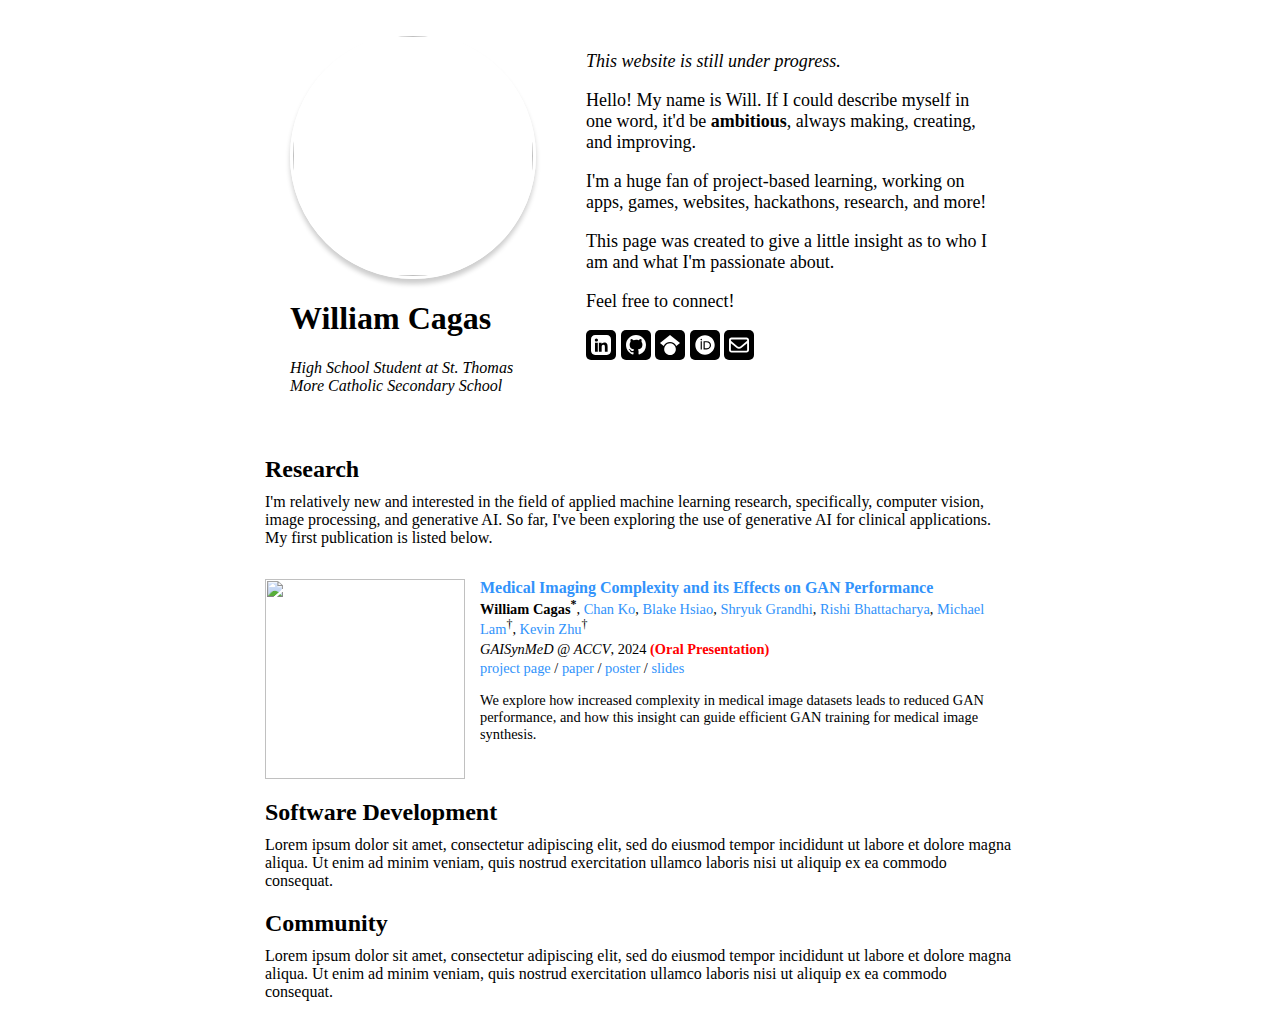
==== pages/home.html @ 5594efae "fix SPA routing" ====
<html lang="en">
<head>
    <meta charset="UTF-8">
    <meta name="viewport" content="width=device-width, initial-scale=1.0">
    <title>Document</title>
    <link rel="stylesheet" href="../styles.css">
</head>
<body>
    <div class="container">
        <div class="about">
            <div class="profile-container">
                <div class="profile-image-container">
                    <img src="assets/wcagas.jpg" class="profile-image"/>
                </div>
                
                
                <div class="profile-text">
                    <h1>William Cagas</h1>
                    <p>
                        <em>High School Student at St. Thomas More Catholic Secondary School</em>
                    </p>
                </div>
            </div>
            <div class="desc-container">
                <div class="desc-text">
                    <p>
                        <em>This website is still under progress.</em>
                    </p>
                    <p>
                        Hello! My name is Will. If I could describe myself in one word, it'd be <strong>ambitious</strong>, always making, creating, and improving.
                    </p>
                    <p>
                        I'm a huge fan of project-based learning, working on apps, games, websites, hackathons, research, and more!
                    </p>
                    <p>
                        This page was created to give a little insight as to who I am and what I'm passionate about.
                    </p>
                    <p>
                        Feel free to connect!
                    </p>
                </div>
                
                <div class="desc-social-links">
                    <!-- LinkedIn -->
                    <a href="https://www.linkedin.com/in/william-cagas/" target="_blank">
                        <svg xmlns="http://www.w3.org/2000/svg" width="20" height="20" fill="currentColor" viewBox="0 0 24 24" style="vertical-align: middle;">
                            <path d="M19 0H5C2.24 0 0 2.24 0 5v14c0 2.76 2.24 5 5 5h14c2.76 0 5-2.24 5-5V5c0-2.76-2.24-5-5-5zM8.14 20H4.79V9.17h3.36V20zM6.46 7.91c-1.07 0-1.93-.87-1.93-1.93s.86-1.93 1.93-1.93 1.93.86 1.93 1.93-.86 1.93-1.93 1.93zM20 20h-3.35v-5.4c0-1.29-.02-2.94-1.79-2.94-1.79 0-2.07 1.4-2.07 2.84V20h-3.35V9.17h3.22v1.47h.05c.45-.85 1.54-1.74 3.18-1.74 3.4 0 4.03 2.24 4.03 5.14V20z"/>
                        </svg>
                    </a>
        
                    <!-- GitHub -->
                    <a href="https://github.com/willcagas/" target="_blank">
                        <svg xmlns="http://www.w3.org/2000/svg" width="20" height="20" fill="currentColor" viewBox="0 0 16 16" style="vertical-align: middle;">
                            <path d="M8 0C3.58 0 0 3.58 0 8c0 3.54 2.29 6.53 5.47 7.59.4.07.55-.17.55-.38 0-.19-.01-.82-.01-1.49-2.01.37-2.53-.49-2.69-.94-.09-.23-.48-.94-.82-1.13-.28-.15-.68-.52-.01-.53.63-.01 1.08.58 1.23.82.72 1.21 1.87.87 2.33.66.07-.52.28-.87.51-1.07-1.78-.2-3.64-.89-3.64-3.95 0-.87.31-1.59.82-2.15-.08-.2-.36-1.02.08-2.12 0 0 .67-.21 2.2.82a7.66 7.66 0 012.01-.27c.68.003 1.37.092 2.01.27 1.53-1.04 2.2-.82 2.2-.82.45 1.1.17 1.92.08 2.12.51.56.82 1.27.82 2.15 0 3.07-1.87 3.75-3.64 3.95.29.25.54.73.54 1.48 0 1.07-.01 1.93-.01 2.2 0 .21.15.46.55.38A8.012 8.012 0 0016 8c0-4.42-3.58-8-8-8z"/>
                        </svg>
                    </a>
        
                    <!-- Google Scholar -->
                    <a href="https://scholar.google.ca/citations?user=IMaV4_kAAAAJ" target="_blank">
                        <svg xmlns="http://www.w3.org/2000/svg" width="20" height="20" fill="currentColor" viewBox="0 0 512 512" style="vertical-align: middle;">
                            <path d="M390.9 298.5c0 0 0 .1 .1 .1c9.2 19.4 14.4 41.1 14.4 64C405.3 445.1 338.5 512 256 512s-149.3-66.9-149.3-149.3c0-22.9 5.2-44.6 14.4-64h0c1.7-3.6 3.6-7.2 5.6-10.7c4.4-7.6 9.4-14.7 15-21.3c27.4-32.6 68.5-53.3 114.4-53.3c33.6 0 64.6 11.1 89.6 29.9c9.1 6.9 17.4 14.7 24.8 23.5c5.6 6.6 10.6 13.8 15 21.3c2 3.4 3.8 7 5.5 10.5zm26.4-18.8c-30.1-58.4-91-98.4-161.3-98.4s-131.2 40-161.3 98.4L0 202.7 256 0 512 202.7l-94.7 77.1z"/>
                        </svg>
                    </a>
                    
                    <!-- ORCID -->
                    <a href="https://orcid.org/0009-0001-1951-1471" target="_blank">
                        <svg xmlns="http://www.w3.org/2000/svg" width="20" height="20" fill="currentColor" viewBox="0 0 512 512" style="vertical-align: middle;">
                            <path d="M294.8 188.2h-45.9V342h47.5c67.6 0 83.1-51.3 83.1-76.9 0-41.6-26.5-76.9-84.7-76.9zM256 8C119 8 8 119 8 256s111 248 248 248 248-111 248-248S393 8 256 8zm-80.8 360.8h-29.8v-207.5h29.8zm-14.9-231.1a19.6 19.6 0 1 1 19.6-19.6 19.6 19.6 0 0 1 -19.6 19.6zM300 369h-81V161.3h80.6c76.7 0 110.4 54.8 110.4 103.9C410 318.4 368.4 369 300 369z"/>
                        </svg>
                    </a>
                    
                    <!-- Email -->
                    <a href="mailto:williamgabriel.cagas@gmail.com" target="_blank">
                        <svg xmlns="http://www.w3.org/2000/svg" width="20" height="20" fill="currentColor" viewBox="0 0 512 512" style="vertical-align: middle;">
                            <path d="M64 112c-8.8 0-16 7.2-16 16l0 22.1L220.5 291.7c20.7 17 50.4 17 71.1 0L464 150.1l0-22.1c0-8.8-7.2-16-16-16L64 112zM48 212.2L48 384c0 8.8 7.2 16 16 16l384 0c8.8 0 16-7.2 16-16l0-171.8L322 328.8c-38.4 31.5-93.7 31.5-132 0L48 212.2zM0 128C0 92.7 28.7 64 64 64l384 0c35.3 0 64 28.7 64 64l0 256c0 35.3-28.7 64-64 64L64 448c-35.3 0-64-28.7-64-64L0 128z"/>
                        </svg>
                    </a>
                </div>
                
            </div>
        </div>

       
        <div class="Projects">
            <div class="research">
                <div class="sub-header">
                    <h2 style="margin-bottom: 10px;">Research</h2>
                    <p style="margin-top: 0;"> 
                        I'm relatively new and interested in the field of applied machine learning research, specifically, computer vision, image processing, and generative AI. So far, I've been exploring the use of generative AI for clinical applications. My first publication is listed below.
                    </p>
                </div>
                <div class="publications">
                    <div class="paper">
                        <div class="pub-image-container" style="margin-right: 15px;">
                            <img src="assets/research/previews/1.png" class="pub-preview-image"/>
                        </div>
                        <div class="pub-desc">
                            <a href="https://willcagas.github.io/medgans/" target="_blank"><strong>Medical Imaging Complexity and its Effects on GAN Performance</strong></a>
                            <div class="authors">
                                <strong>William Cagas<sup>*</sup></strong>,
                                <span class="author-block">
                                    <a href="https://www.linkedin.com/in/chan-ko-6a25a82b0/">Chan Ko</a>,
                                </span>
                                <span class="author-block">
                                    <a href="https://www.linkedin.com/in/blake-hsiao-826535328/">Blake Hsiao</a>,
                                </span>
                                <span class="author-block">
                                    <a href="https://www.linkedin.com/in/shryuk-grandhi-52057531b/">Shryuk Grandhi</a>,
                                </span>
                                <span class="author-block">
                                    <a href="https://www.linkedin.com/in/rishibhattacharya/">Rishi Bhattacharya</a>,
                                </span>
                                <span class="author-block">
                                    <a href="https://www.linkedin.com/in/lam-michael/">Michael Lam</a><sup>†</sup>,
                                </span>
                                <span class="author-block">
                                    <a href="https://www.linkedin.com/in/zhu-kevin1/">Kevin Zhu</a><sup>†</sup>
                                </span>
                            </div>
                            <p style="margin-top: 2.5px; margin-bottom: 0px;font-size: 90%;"><em>GAISynMeD @ ACCV</em>, 2024 <strong style="color: red;">(Oral Presentation)</strong></p>
                            <div class="pub-links" style="margin-top: 2.5px; font-size: 90%;">
                                <span>
                                    <a href="https://willcagas.github.io/medgans/" target="_blank">project page</a> /
                                </span>
    
                                <span>
                                    <a href="https://openaccess.thecvf.com/content/ACCV2024W/GAISynMeD/papers/Cagas_Medical_Imaging_Complexity_and_its_Effects_on_GAN_Performance_ACCVW_2024_paper.pdf" target="_blank">paper</a> /
                                </span>
    
                                <span>
                                    <a href="https://drive.google.com/file/d/1Pu9AHaNkzr6nNqkcCjI9_Tmr9VgWfeC0/view" target="_blank">poster</a> /
                                </span>
    
                                <span>
                                    <a href="https://drive.google.com/file/d/1RBwb-Dnxz9joZxnubcs4d5tawCsksltV/view" target="_blank">slides</a>
                                </span>
                            </div>
                            
                            <p style="font-size: 90%;">
                                We explore how increased complexity in medical image datasets leads to reduced GAN performance, and how this insight can guide efficient GAN training for medical image synthesis.
                            </p>
                        </div>
                    </div>
                </div>
            </div>
    
            <div class="software-dev">
                <div class="sub-header">
                    <h2 style="margin-bottom: 10px;">Software Development</h2>
                    <p style="margin-top: 0;"> 
                        Lorem ipsum dolor sit amet, consectetur adipiscing elit, sed do eiusmod tempor incididunt ut labore et dolore magna aliqua. Ut enim ad minim veniam, quis nostrud exercitation ullamco laboris nisi ut aliquip ex ea commodo consequat.
                    </p>
                </div>
                <div class="software-dev-projects">
                    <div>

                    </div>
                    <div>

                    </div>
                </div>
            </div>

            <div class="community">
                <div class="sub-header">
                    <h2 style="margin-bottom: 10px;">Community</h2>
                    <p style="margin-top: 0;"> 
                        Lorem ipsum dolor sit amet, consectetur adipiscing elit, sed do eiusmod tempor incididunt ut labore et dolore magna aliqua. Ut enim ad minim veniam, quis nostrud exercitation ullamco laboris nisi ut aliquip ex ea commodo consequat.
                    </p>
                </div>
                <div class="software">
                    
                </div>
            </div>
        </div>
    </div>
</body>
</html>
---- styles.css ----
.nav-container {
    display: flex;
    justify-content: space-between;
    align-items: center;
    padding: 1rem 10rem;
    font-family: 'Segoe UI';
}

.name a {
    font-size: 20px;
    font-weight: bold;
    text-decoration: none;
}

.main-nav a {
    position: relative;
    font-weight: 600;
    text-decoration: none;
    transition: color 0.3s ease;
}

.main-nav a::after {
    content: "";
    position: absolute;
    left: 0;
    bottom: -1px;
    width: 0;
    height: 2px;
    background-color: #000; 
    transition: width 0.2s ease; 
}

.main-nav a:hover::after {
    width: 100%;
}

nav a {
    color: black;
    text-decoration: none;
    padding: 2.5px 2.5px;
    margin: 0 15px;
}


.container {
    display: flex;
    max-width: 750px;
    margin: auto;
    font-family: 'Segoe UI';
    flex-direction: column;
}

.about {
    display: flex;
    flex-direction: row;
}

.profile-container {
    display: flex;
    padding: 25px;
    flex-direction: column;
    align-items: center;
}

.profile-image {
    width: 15rem; 
    height: 15rem;
    border-radius: 50%; 
    object-fit: cover; 
    border: 3px solid #fff;
    box-shadow: 0 5px 5px rgba(0, 0, 0, 0.2); 
}

.desc-container {
    padding: 25px;
    font-size: large;
}

.desc-social-links a {
    display: inline-block; 
    padding: 5px 5px; 
    background-color: #000; 
    color: #fff; 
    border-radius: 5px; 
    text-decoration: none; 
    font-family: Arial, sans-serif;
}

.publications {
    margin-top: 2rem;
}

.pub-desc a {
    text-decoration: none; /* Removes the underline */
    color: #3293fb; /* Sets a blue color */    
}

.pub-desc a:hover {
    
    color: #0162c9;
}

.paper {
    display: flex;
    flex-direction: row;
}

.pub-preview-image {
    width: 12.5rem; 
    height: 12.5rem;
}

.authors {
    font-size: 90%;
}
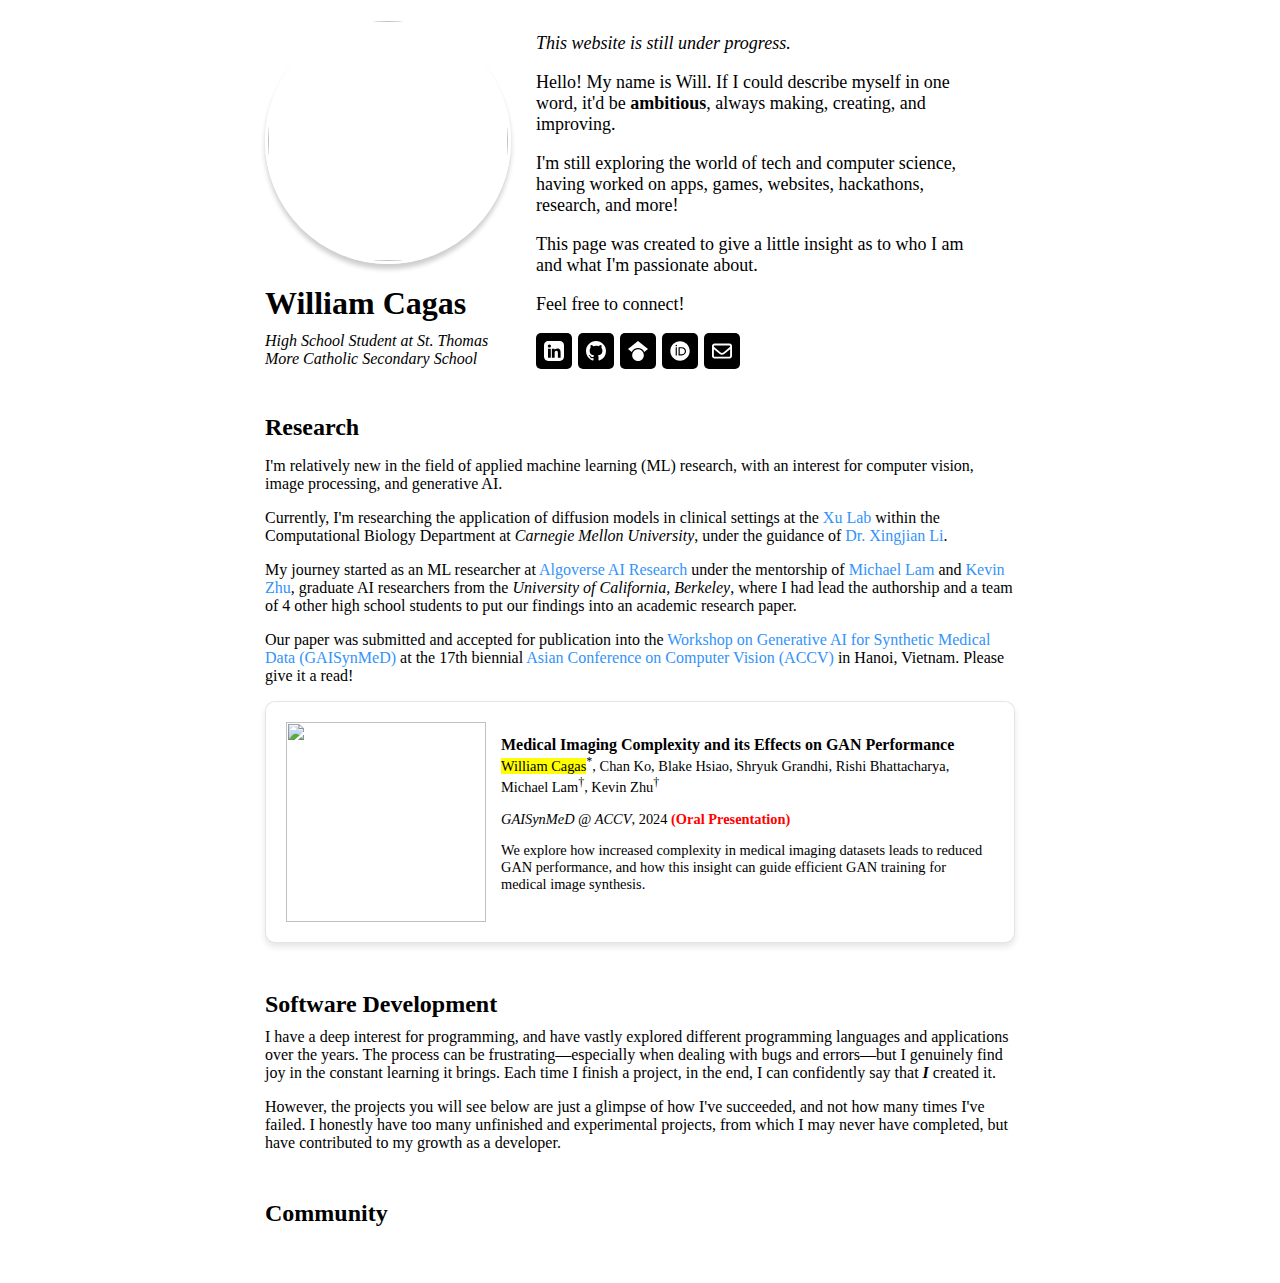
==== commit 19c8b5dd: "more updates" ====
--- a/pages/home.html
+++ b/pages/home.html
@@ -8,29 +8,29 @@
 <body>
     <div class="container">
         <div class="about">
-            <div class="profile-container">
-                <div class="profile-image-container">
+            <div id="profile-container">
+                <div id="profile-image-container">
                     <img src="assets/wcagas.jpg" class="profile-image"/>
                 </div>
                 
                 
-                <div class="profile-text">
-                    <h1>William Cagas</h1>
-                    <p>
+                <div id="profile-text">
+                    <h1 style="margin-bottom: 0px;">William Cagas</h1>
+                    <p style="margin-top: 10px;">
                         <em>High School Student at St. Thomas More Catholic Secondary School</em>
                     </p>
                 </div>
             </div>
             <div class="desc-container">
                 <div class="desc-text">
-                    <p>
+                    <p style="margin-top: 0px;">
                         <em>This website is still under progress.</em>
                     </p>
                     <p>
                         Hello! My name is Will. If I could describe myself in one word, it'd be <strong>ambitious</strong>, always making, creating, and improving.
                     </p>
                     <p>
-                        I'm a huge fan of project-based learning, working on apps, games, websites, hackathons, research, and more!
+                        I'm still exploring the world of tech and computer science, having worked on apps, games, websites, hackathons, research, and more!
                     </p>
                     <p>
                         This page was created to give a little insight as to who I am and what I'm passionate about.
@@ -43,16 +43,18 @@
                 <div class="desc-social-links">
                     <!-- LinkedIn -->
                     <a href="https://www.linkedin.com/in/william-cagas/" target="_blank">
-                        <svg xmlns="http://www.w3.org/2000/svg" width="20" height="20" fill="currentColor" viewBox="0 0 24 24" style="vertical-align: middle;">
+                        <svg xmlns="http://www.w3.org/2000/svg" fill="currentColor" viewBox="0 0 24 24">
                             <path d="M19 0H5C2.24 0 0 2.24 0 5v14c0 2.76 2.24 5 5 5h14c2.76 0 5-2.24 5-5V5c0-2.76-2.24-5-5-5zM8.14 20H4.79V9.17h3.36V20zM6.46 7.91c-1.07 0-1.93-.87-1.93-1.93s.86-1.93 1.93-1.93 1.93.86 1.93 1.93-.86 1.93-1.93 1.93zM20 20h-3.35v-5.4c0-1.29-.02-2.94-1.79-2.94-1.79 0-2.07 1.4-2.07 2.84V20h-3.35V9.17h3.22v1.47h.05c.45-.85 1.54-1.74 3.18-1.74 3.4 0 4.03 2.24 4.03 5.14V20z"/>
                         </svg>
-                    </a>
+                        <span>LinkedIn</span>
+                    </a>                    
         
                     <!-- GitHub -->
                     <a href="https://github.com/willcagas/" target="_blank">
                         <svg xmlns="http://www.w3.org/2000/svg" width="20" height="20" fill="currentColor" viewBox="0 0 16 16" style="vertical-align: middle;">
                             <path d="M8 0C3.58 0 0 3.58 0 8c0 3.54 2.29 6.53 5.47 7.59.4.07.55-.17.55-.38 0-.19-.01-.82-.01-1.49-2.01.37-2.53-.49-2.69-.94-.09-.23-.48-.94-.82-1.13-.28-.15-.68-.52-.01-.53.63-.01 1.08.58 1.23.82.72 1.21 1.87.87 2.33.66.07-.52.28-.87.51-1.07-1.78-.2-3.64-.89-3.64-3.95 0-.87.31-1.59.82-2.15-.08-.2-.36-1.02.08-2.12 0 0 .67-.21 2.2.82a7.66 7.66 0 012.01-.27c.68.003 1.37.092 2.01.27 1.53-1.04 2.2-.82 2.2-.82.45 1.1.17 1.92.08 2.12.51.56.82 1.27.82 2.15 0 3.07-1.87 3.75-3.64 3.95.29.25.54.73.54 1.48 0 1.07-.01 1.93-.01 2.2 0 .21.15.46.55.38A8.012 8.012 0 0016 8c0-4.42-3.58-8-8-8z"/>
                         </svg>
+                        <span>GitHub</span>
                     </a>
         
                     <!-- Google Scholar -->
@@ -60,6 +62,7 @@
                         <svg xmlns="http://www.w3.org/2000/svg" width="20" height="20" fill="currentColor" viewBox="0 0 512 512" style="vertical-align: middle;">
                             <path d="M390.9 298.5c0 0 0 .1 .1 .1c9.2 19.4 14.4 41.1 14.4 64C405.3 445.1 338.5 512 256 512s-149.3-66.9-149.3-149.3c0-22.9 5.2-44.6 14.4-64h0c1.7-3.6 3.6-7.2 5.6-10.7c4.4-7.6 9.4-14.7 15-21.3c27.4-32.6 68.5-53.3 114.4-53.3c33.6 0 64.6 11.1 89.6 29.9c9.1 6.9 17.4 14.7 24.8 23.5c5.6 6.6 10.6 13.8 15 21.3c2 3.4 3.8 7 5.5 10.5zm26.4-18.8c-30.1-58.4-91-98.4-161.3-98.4s-131.2 40-161.3 98.4L0 202.7 256 0 512 202.7l-94.7 77.1z"/>
                         </svg>
+                        <span>Scholar</span>
                     </a>
                     
                     <!-- ORCID -->
@@ -67,6 +70,7 @@
                         <svg xmlns="http://www.w3.org/2000/svg" width="20" height="20" fill="currentColor" viewBox="0 0 512 512" style="vertical-align: middle;">
                             <path d="M294.8 188.2h-45.9V342h47.5c67.6 0 83.1-51.3 83.1-76.9 0-41.6-26.5-76.9-84.7-76.9zM256 8C119 8 8 119 8 256s111 248 248 248 248-111 248-248S393 8 256 8zm-80.8 360.8h-29.8v-207.5h29.8zm-14.9-231.1a19.6 19.6 0 1 1 19.6-19.6 19.6 19.6 0 0 1 -19.6 19.6zM300 369h-81V161.3h80.6c76.7 0 110.4 54.8 110.4 103.9C410 318.4 368.4 369 300 369z"/>
                         </svg>
+                        <span>ORCID</span>
                     </a>
                     
                     <!-- Email -->
@@ -74,81 +78,59 @@
                         <svg xmlns="http://www.w3.org/2000/svg" width="20" height="20" fill="currentColor" viewBox="0 0 512 512" style="vertical-align: middle;">
                             <path d="M64 112c-8.8 0-16 7.2-16 16l0 22.1L220.5 291.7c20.7 17 50.4 17 71.1 0L464 150.1l0-22.1c0-8.8-7.2-16-16-16L64 112zM48 212.2L48 384c0 8.8 7.2 16 16 16l384 0c8.8 0 16-7.2 16-16l0-171.8L322 328.8c-38.4 31.5-93.7 31.5-132 0L48 212.2zM0 128C0 92.7 28.7 64 64 64l384 0c35.3 0 64 28.7 64 64l0 256c0 35.3-28.7 64-64 64L64 448c-35.3 0-64-28.7-64-64L0 128z"/>
                         </svg>
+                        <span>Email</span>
                     </a>
                 </div>
                 
             </div>
         </div>
 
-       
-        <div class="Projects">
+        <div class="projects">
             <div class="research">
                 <div class="sub-header">
                     <h2 style="margin-bottom: 10px;">Research</h2>
-                    <p style="margin-top: 0;"> 
-                        I'm relatively new and interested in the field of applied machine learning research, specifically, computer vision, image processing, and generative AI. So far, I've been exploring the use of generative AI for clinical applications. My first publication is listed below.
+                    <p>
+                        I'm relatively new in the field of applied machine learning (ML) research, with an interest for computer vision, image processing, and generative AI.
+                    </p>
+                    <span> 
+                        Currently, I'm researching the application of diffusion models in clinical settings at the <a href="https://xulabs.github.io/" target="_blank">Xu Lab</a> within the Computational Biology Department at <em>Carnegie Mellon University</em>, under the guidance of <a href="https://scholar.google.com/citations?user=f9V0NZkAAAAJ&hl=en" target="_blank">Dr. Xingjian Li</a>.
+                    </span>
+                    <p>
+                        My journey started as an ML researcher at <a href="https://algoverseairesearch.org/" target="_blank">Algoverse AI Research</a> under the mentorship of <a href="https://www.linkedin.com/in/lam-michael/" target="_blank">Michael Lam</a> and <a href="https://www.linkedin.com/in/zhu-kevin1/" target="_blank">Kevin Zhu</a>, graduate AI researchers from the <em>University of California, Berkeley</em>, where I had lead the authorship and a team of 4 other high school students to put our findings into an academic research paper.
+                    </p>
+                    <p>
+                        Our paper was submitted and accepted for publication into the <a href="https://sites.google.com/view/gaisynmed/home" target="_blank">Workshop on Generative AI for Synthetic Medical Data (GAISynMeD)</a> at the 17th biennial <a href="https://accv2024.org/" target="_blank">Asian Conference on Computer Vision (ACCV)</a> in Hanoi, Vietnam. Please give it a read!
                     </p>
                 </div>
-                <div class="publications">
-                    <div class="paper">
+                <ui class="publications">
+                    <li class="paper">
+                        <a class="main" href="https://willcagas.github.io/medgans/" target="_blank"></a>
                         <div class="pub-image-container" style="margin-right: 15px;">
                             <img src="assets/research/previews/1.png" class="pub-preview-image"/>
                         </div>
                         <div class="pub-desc">
-                            <a href="https://willcagas.github.io/medgans/" target="_blank"><strong>Medical Imaging Complexity and its Effects on GAN Performance</strong></a>
+                            <strong>Medical Imaging Complexity and its Effects on GAN Performance</strong>
                             <div class="authors">
-                                <strong>William Cagas<sup>*</sup></strong>,
-                                <span class="author-block">
-                                    <a href="https://www.linkedin.com/in/chan-ko-6a25a82b0/">Chan Ko</a>,
-                                </span>
-                                <span class="author-block">
-                                    <a href="https://www.linkedin.com/in/blake-hsiao-826535328/">Blake Hsiao</a>,
-                                </span>
-                                <span class="author-block">
-                                    <a href="https://www.linkedin.com/in/shryuk-grandhi-52057531b/">Shryuk Grandhi</a>,
-                                </span>
-                                <span class="author-block">
-                                    <a href="https://www.linkedin.com/in/rishibhattacharya/">Rishi Bhattacharya</a>,
-                                </span>
-                                <span class="author-block">
-                                    <a href="https://www.linkedin.com/in/lam-michael/">Michael Lam</a><sup>†</sup>,
-                                </span>
-                                <span class="author-block">
-                                    <a href="https://www.linkedin.com/in/zhu-kevin1/">Kevin Zhu</a><sup>†</sup>
-                                </span>
+                                <mark>William Cagas</mark><sup>*</sup>, Chan Ko, Blake Hsiao, Shryuk Grandhi, Rishi Bhattacharya, Michael Lam<sup>†</sup>, Kevin Zhu<sup>†</sup>
                             </div>
-                            <p style="margin-top: 2.5px; margin-bottom: 0px;font-size: 90%;"><em>GAISynMeD @ ACCV</em>, 2024 <strong style="color: red;">(Oral Presentation)</strong></p>
-                            <div class="pub-links" style="margin-top: 2.5px; font-size: 90%;">
-                                <span>
-                                    <a href="https://willcagas.github.io/medgans/" target="_blank">project page</a> /
-                                </span>
-    
-                                <span>
-                                    <a href="https://openaccess.thecvf.com/content/ACCV2024W/GAISynMeD/papers/Cagas_Medical_Imaging_Complexity_and_its_Effects_on_GAN_Performance_ACCVW_2024_paper.pdf" target="_blank">paper</a> /
-                                </span>
-    
-                                <span>
-                                    <a href="https://drive.google.com/file/d/1Pu9AHaNkzr6nNqkcCjI9_Tmr9VgWfeC0/view" target="_blank">poster</a> /
-                                </span>
-    
-                                <span>
-                                    <a href="https://drive.google.com/file/d/1RBwb-Dnxz9joZxnubcs4d5tawCsksltV/view" target="_blank">slides</a>
-                                </span>
-                            </div>
+                            <p style="margin-top: 15px; margin-bottom: 0px;font-size: 90%;"><em>GAISynMeD @ ACCV</em>, 2024 <strong style="color: red;">(Oral Presentation)</strong></p>
                             
                             <p style="font-size: 90%;">
-                                We explore how increased complexity in medical image datasets leads to reduced GAN performance, and how this insight can guide efficient GAN training for medical image synthesis.
+                                We explore how increased complexity in medical imaging datasets leads to reduced GAN performance, and how this insight can guide efficient GAN training for medical image synthesis.
                             </p>
                         </div>
-                    </div>
-                </div>
+                    </li>
+                </ui>
             </div>
     
             <div class="software-dev">
                 <div class="sub-header">
                     <h2 style="margin-bottom: 10px;">Software Development</h2>
                     <p style="margin-top: 0;"> 
-                        Lorem ipsum dolor sit amet, consectetur adipiscing elit, sed do eiusmod tempor incididunt ut labore et dolore magna aliqua. Ut enim ad minim veniam, quis nostrud exercitation ullamco laboris nisi ut aliquip ex ea commodo consequat.
+                        I have a deep interest for programming, and have vastly explored different programming languages and applications over the years. The process can be frustrating—especially when dealing with bugs and errors—but I genuinely find joy in the constant learning it brings. Each time I finish a project, in the end, I can confidently say that <strong><em>I</em></strong> created it. 
+                    </p>
+                    <p>
+                        However, the projects you will see below are just a glimpse of how I've succeeded, and not how many times I've failed. I honestly have too many unfinished and experimental projects, from which I may never have completed, but have contributed to my growth as a developer.
                     </p>
                 </div>
                 <div class="software-dev-projects">
@@ -165,11 +147,11 @@
                 <div class="sub-header">
                     <h2 style="margin-bottom: 10px;">Community</h2>
                     <p style="margin-top: 0;"> 
-                        Lorem ipsum dolor sit amet, consectetur adipiscing elit, sed do eiusmod tempor incididunt ut labore et dolore magna aliqua. Ut enim ad minim veniam, quis nostrud exercitation ullamco laboris nisi ut aliquip ex ea commodo consequat.
+                        
                     </p>
                 </div>
                 <div class="software">
-                    
+                    <!-- <strong>McMaster University, 140 high school students, 17 high-schools, 47 projects, 35 mentors and judges, and $12,000 in sponsorships</strong>—HammerHacks was the first high school hackathon students in the Hamilton-Wentworth region.  -->
                 </div>
             </div>
         </div>
--- a/styles.css
+++ b/styles.css
@@ -53,6 +53,7 @@
 .about {
     display: flex;
     flex-direction: row;
+    align-items: center;
 }
 
 .profile-container {
@@ -76,33 +77,73 @@
     font-size: large;
 }
 
+.desc-social-links {
+    display: flex;
+    gap: 6px;
+}
+
 .desc-social-links a {
-    display: inline-block; 
-    padding: 5px 5px; 
-    background-color: #000; 
-    color: #fff; 
-    border-radius: 5px; 
-    text-decoration: none; 
+    display: inline-flex;
+    align-items: center;
+    justify-content: flex-start; 
+    width: 36px; 
+    height: 36px;
+    background-color: #000;
+    color: #fff;
+    border-radius: 5px;
+    text-decoration: none;
     font-family: Arial, sans-serif;
+    font-size: 14px;
+    overflow: hidden; 
+    white-space: nowrap;
+    transition: width 0.4s ease-in-out;
 }
+
+.desc-social-links a svg {
+    flex-shrink: 0;
+    width: 20px;
+    height: 20px;
+    margin-left: 8px;
+    transition: margin-right 0.4s ease-in-out;
+}
+
+.desc-social-links a span {
+    opacity: 0; 
+    margin-left: 9px;
+    transition: opacity 0.4s ease-in-out, margin-left 0.4s ease-in-out;
+}
+
+.desc-social-links a:hover {
+    width: 100px; /* Expand button width */
+}
+
+.desc-social-links a:hover svg {
+    margin-right: 0; /* Reset margin for clean alignment */
+}
+
+.desc-social-links a:hover span {
+    opacity: 1; /* Show text */
+    margin-left: 8px; /* Ensure spacing */
+}
+
+
 
 .publications {
     margin-top: 2rem;
 }
 
-.pub-desc a {
-    text-decoration: none; /* Removes the underline */
-    color: #3293fb; /* Sets a blue color */    
+.projects > div {
+    margin-bottom: 3rem;
 }
 
-.pub-desc a:hover {
-    
-    color: #0162c9;
+.projects a {
+    text-decoration: none;
+    color: #3293fb; 
 }
 
-.paper {
-    display: flex;
-    flex-direction: row;
+.projects a:hover {
+    text-decoration: underline;
+    color: #0162c9;
 }
 
 .pub-preview-image {
@@ -112,4 +153,30 @@
 
 .authors {
     font-size: 90%;
+}
+
+.publications li:hover {
+    transform: scale(1.01);
+}
+.publications li {
+    transition: all 0.3s ease-in-out;
+    position: relative;
+    list-style: none;
+    padding: 20px;
+    border-radius: 10px; 
+    border: 1px solid rgba(0, 0, 0, 0.1);
+    box-shadow: 0 4px 6px rgba(0, 0, 0, 0.1);
+    background-color: #fff;
+    cursor: pointer;
+    display: flex;
+    flex-direction: row;
+    align-items: center;
+}
+
+.publications li a.main {
+    position: absolute;
+    top: 0;
+    left: 0;
+    right: 0;
+    bottom: 0;
 }